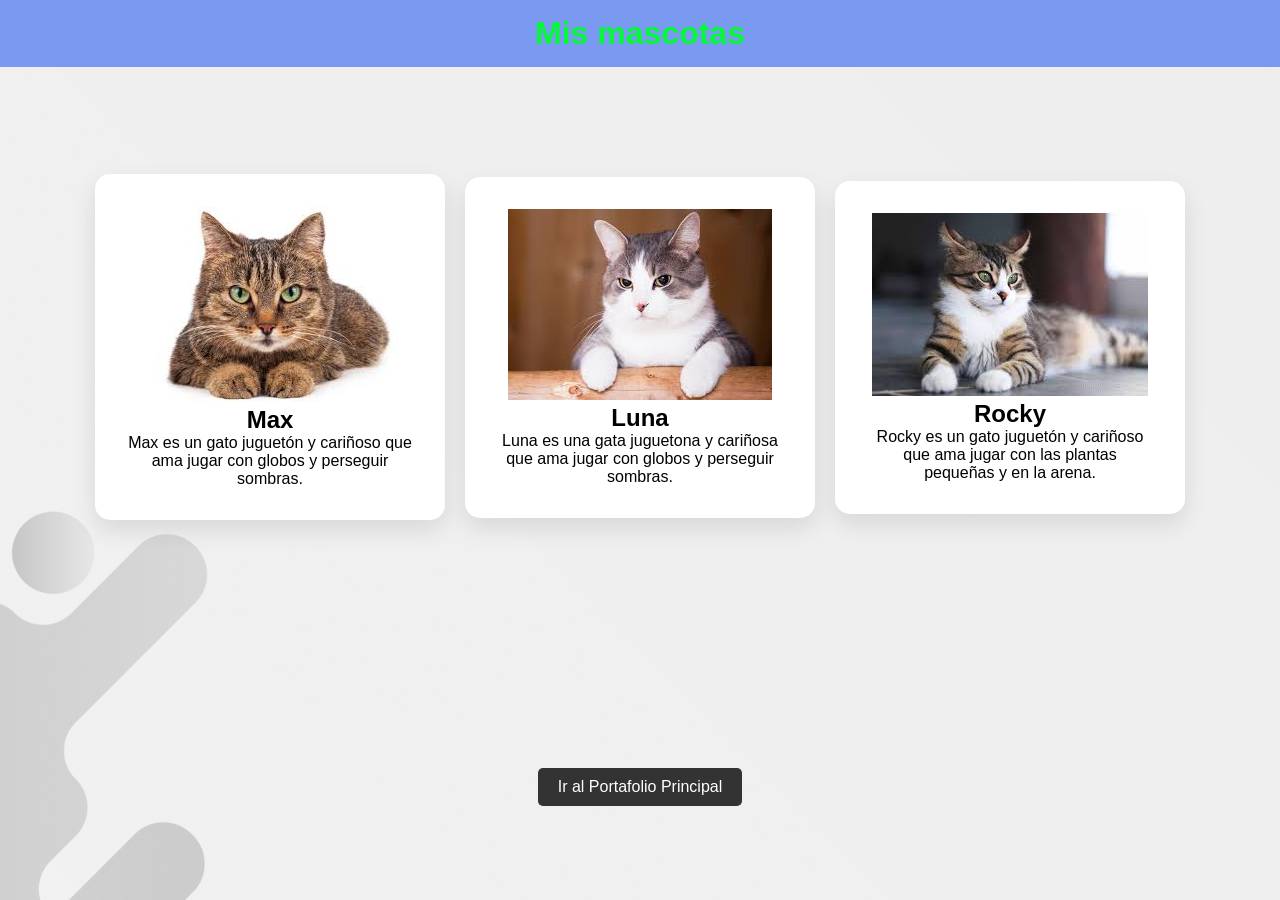
==== mascotas.html @ 67b61693 "tercer commit" ====
<!DOCTYPE html>
<html lang="en">
<head>
    <meta charset="UTF-8">
    <meta name="viewport" content="width=device-width, initial-scale=1.0">
    <title>Mis Mascotas</title>
    <link rel="stylesheet" href="style.css"> <!-- esto conecta con CSS-->
</head>
<body>
    <header class="mi-encabezado">
    <h1>Mis mascotas</h1>
    </header>
    <main class="mi-contenido">
        <article class="gato"> <!-- con esta clase se le da forma de tarjeta -->
            <header class="tarjeta-header">
                <figure>
                    <img src="IMG/gato.jpeg" alt="Max">
                </figure>
                <h2>Max</h2>
            </header>
            <section class="tarjeta-cuerpo"> <!-- con esta clase se le da forma de tarjeta -->
                <p>Max es un gato juguetón y cariñoso que ama jugar con globos y perseguir sombras.</p>
            </section>
        </article>
    </main>

    <main class="mi-contenido">
        <article class="gato"> <!-- con esta clase se le da forma de tarjeta -->
            <header class="tarjeta-header">
                <figure>
                    <img src="IMG/gato1.jpg" alt="Luna">
                </figure>
                <h2>Luna</h2>
            </header>
            <section class="tarjeta-cuerpo"> <!-- con esta clase se le da forma de tarjeta -->
                <p>Luna es una gata juguetona y cariñosa que ama jugar con globos y perseguir sombras.</p>
            </section>
        </article>
    </main>

    <main class="mi-contenido">
        <article class="gato"> <!-- con esta clase se le da forma de tarjeta -->
            <header class="tarjeta-header">
                <figure>
                    <img src="IMG/gato2.jpg" alt="Rocky">
                </figure>
                <h2>Rocky</h2>
            </header>
            <section class="tarjeta-cuerpo"> <!-- con esta clase se le da forma de tarjeta -->
                <p>Rocky es un gato juguetón y cariñoso que ama jugar con las plantas pequeñas y en la arena.</p>
            </section>
        </article>
    </main>


<footer class="pie-pagina">
        <a href="index.html" class="btn-volver-footer">Ir al Portafolio Principal</a>
</footer>

</body>
</html>
---- style.css ----
/* portafolio */

.presentacion{
    background-color: rgba(245, 250, 250, 0.301);
    padding: 20px;
    border-radius: 10px;
    text-align: center;
}

.foto-perfil{
    width: 150px;
    height: 150px;
    border-radius: 50%;
    object-fit: cover;
    margin-bottom: 20px;
}

.proyectos{
    width: 100%;
    display: flex;
    flex-direction: column; /* Esto pone el título arriba y el contenido abajo */
    align-items: center;    /* centra el título y las cajas */
    gap: 20px;              /* Espacio entre el título y las cajas */
}

.proyecto{
    background-color: rgb(196, 238, 234);
    margin-bottom: 30px;
    padding: 20px;
    border-radius: 10px; 
    width: 80%; /* Esto hace que cada proyecto ocupe el 80% del ancho del contenedor */
    text-align: center; /* Para que el texto interno no esté centrado */
    box-shadow: 0 4px 8px rgba(0,0,0,0.1);
}


.Estudios{
    padding: 20px;
    border-radius: 10px;
    text-align: center;
    list-style: none;
}
.contacto{
    background-color: rgb(196, 238, 234);
    padding: 20px;
    border-radius: 10px;
    text-align: center;
}

.encabezado-portafolio{
    background-color: rgba(133, 155, 161, 0.9);
    background-image: url("IMG/fondo1.avif");
    background-size: cover;                /* Ajusta la imagen para cubrir toda la ventana */
    background-repeat: no-repeat;          /* Evita que la imagen se duplique */
    background-attachment: fixed;          /* La imagen se queda quieta al hacer scroll */
    background-position: center;           /* Centra la imagen */
    backdrop-filter: blur(10px);
    color: rgb(248, 223, 0);
    text-align: left;
    padding: 25px 0;
    /* Esto lo deja fijo */
    position: fixed;   /* Lo saca del flujo normal y lo fija */
    top: 0;            /* Lo pega al techo */
    left: 0;           /* Lo pega a la izquierda */
    width: 100%;       /* Asegura que ocupe todo el ancho */
    z-index: 1000;     /* Lo pone "encima" de todo lo demás */
}


* {
    margin: 0;
    padding: 0;
    box-sizing: border-box; 
}

body {
    font-family: 'Segoe UI', Tahoma, Geneva, Verdana, sans-serif;
    background-color: #f6f8face;
    background-image: url('IMG/fondo.jpg'); /* Ruta local o URL de internet */
    background-size: cover;                /* Ajusta la imagen para cubrir toda la ventana */
    background-repeat: no-repeat;          /* Evita que la imagen se duplique */
    background-attachment: fixed;          /* La imagen se queda quieta al hacer scroll */
    background-position: center;           /* Centra la imagen */
    display: flex;
    flex-direction: row;
    flex-wrap: wrap;
    justify-content: center;
    gap: 20px;
    align-items: center;
    min-height: 100vh;
    margin: 0; /* Esto elimina los espacios blancos en las esquinas */
    padding-top: 100px; 
}

/* mascotas */

.mi-encabezado {
    background-color: rgba(108, 145, 240, 0.9);
    backdrop-filter: blur(10px);
    color: rgb(5, 250, 58);
    text-align: center;
    padding: 15px 0;
    /* Esto lo deja fijo */
    position: fixed;   /* Lo saca del flujo normal y lo fija */
    top: 0;            /* Lo pega al techo */
    left: 0;           /* Lo pega a la izquierda */
    width: 100%;       /* Asegura que ocupe todo el ancho */
    z-index: 1000;     /* Lo pone "encima" de todo lo demás */
}
.gato {
    background-color: rgb(255, 255, 255);
    width: 350px;
    padding: 2rem;
    border-radius: 15px;
    box-shadow: 0 10px 25px rgba(0,0,0,0.1);
    text-align: center;
    transition: transform 0.3s ease;
}
.gato:hover {
    transform: translateY(-10px);
    box-shadow: 0 15px 30px rgba(0,0,0,0.2);
}

.pie-pagina {
    width: 100%; /* Ocupa todo el ancho disponible */
    text-align: center;
    margin-top: 50px;
    padding: 20px;
    /* Esto es clave si el padre es Flexbox: */
    flex-basis: 100%; 
}

.btn-volver-footer {
    display: inline-block;
    padding: 10px 20px;
    background-color: #333;
    color: white;
    text-decoration: none;
    border-radius: 5px;
    margin-top: 10px;
}

.btn-volver-footer:hover {
    background-color: #555;
}
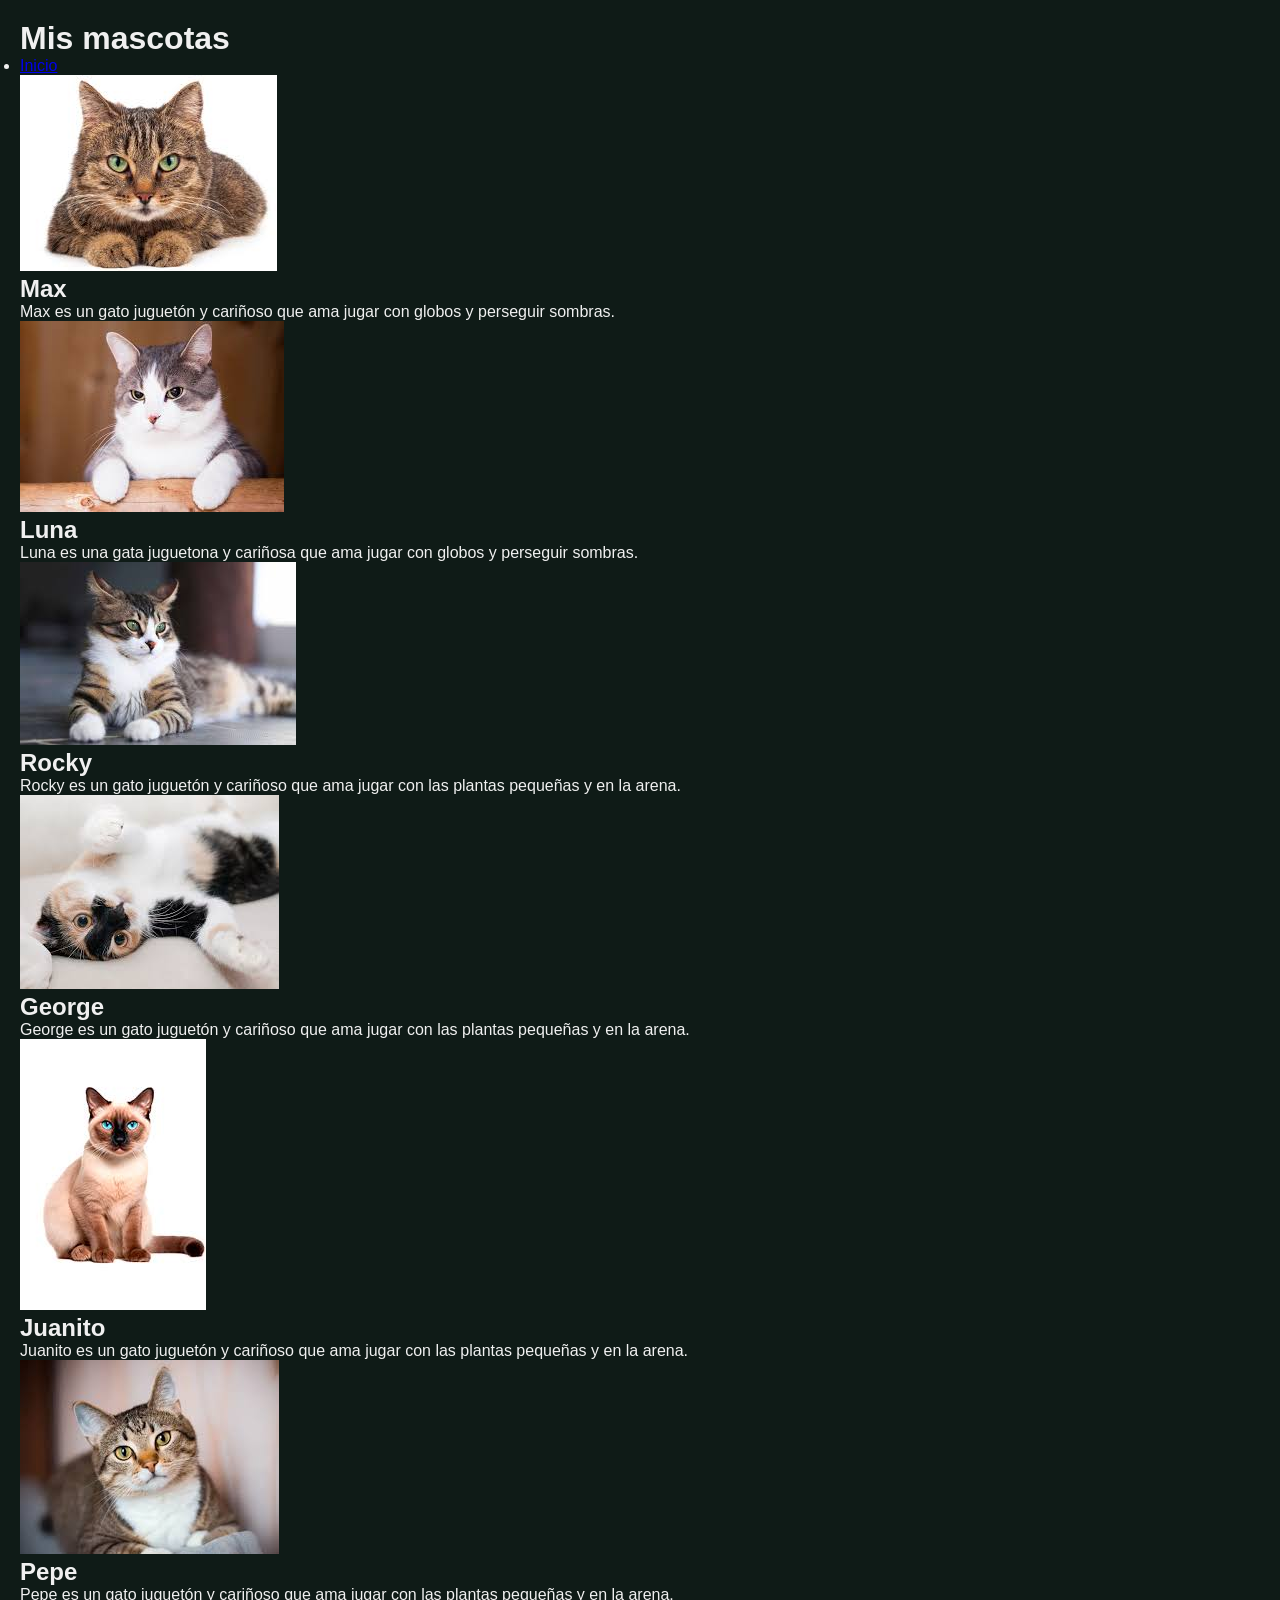
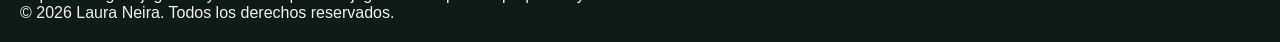
==== commit b782c2b5: "modificación de archivos para el proyecto de la HU2" ====
--- a/mascotas.html
+++ b/mascotas.html
@@ -7,55 +7,95 @@
     <link rel="stylesheet" href="style.css"> <!-- esto conecta con CSS-->
 </head>
 <body>
-    <header class="mi-encabezado">
+    <header>
     <h1>Mis mascotas</h1>
+        <nav>
+            <ul>
+                <li><a href="index.html">Inicio</a></li>
+            </ul>
+        </nav>
     </header>
-    <main class="mi-contenido">
-        <article class="gato"> <!-- con esta clase se le da forma de tarjeta -->
-            <header class="tarjeta-header">
-                <figure>
-                    <img src="IMG/gato.jpeg" alt="Max">
-                </figure>
-                <h2>Max</h2>
-            </header>
-            <section class="tarjeta-cuerpo"> <!-- con esta clase se le da forma de tarjeta -->
-                <p>Max es un gato juguetón y cariñoso que ama jugar con globos y perseguir sombras.</p>
-            </section>
-        </article>
+
+    <main>
+        <section>
+            <article> 
+                <header>
+                    <figure>
+                        <img src="IMG/gato.jpeg" alt="Max">
+                    </figure>
+                    <h2>Max</h2>
+                </header>
+                <div>
+                    <p>Max es un gato juguetón y cariñoso que ama jugar con globos y perseguir sombras.</p>
+                </div>
+            </article>
+
+
+            <article> 
+                <header>
+                    <figure>
+                        <img src="IMG/gato1.jpg" alt="Luna">
+                    </figure>
+                    <h2>Luna</h2>
+                </header>
+                <div>
+                    <p>Luna es una gata juguetona y cariñosa que ama jugar con globos y perseguir sombras.</p>
+                </div>
+            </article>
+
+            <article>
+                <header>
+                    <figure>
+                        <img src="IMG/gato2.jpg" alt="Rocky">
+                    </figure>
+                    <h2>Rocky</h2>
+                </header>
+                <div> 
+                    <p>Rocky es un gato juguetón y cariñoso que ama jugar con las plantas pequeñas y en la arena.</p>
+                </div>
+            </article>
+
+            <article> 
+                <header>
+                    <figure>
+                        <img src="IMG/gato3.jpeg" alt="George">
+                    </figure>
+                    <h2>George</h2>
+                </header>
+                <div> 
+                    <p>George es un gato juguetón y cariñoso que ama jugar con las plantas pequeñas y en la arena.</p>
+                </div>
+            </article>
+
+            <article> 
+                <header>
+                    <figure>
+                        <img src="IMG/gato4.jpeg" alt="Juanito">
+                    </figure>
+                    <h2>Juanito</h2>
+                </header>
+                <div>
+                    <p>Juanito es un gato juguetón y cariñoso que ama jugar con las plantas pequeñas y en la arena.</p>
+                </div>
+            </article>
+
+                    <article>
+                <header>
+                    <figure>
+                        <img src="IMG/gato5.jpeg" alt="Pepe">
+                    </figure>
+                    <h2>Pepe</h2>
+                </header>
+                <div>
+                    <p>Pepe es un gato juguetón y cariñoso que ama jugar con las plantas pequeñas y en la arena.</p>
+                </div>
+            </article>
+        </section>
     </main>
 
-    <main class="mi-contenido">
-        <article class="gato"> <!-- con esta clase se le da forma de tarjeta -->
-            <header class="tarjeta-header">
-                <figure>
-                    <img src="IMG/gato1.jpg" alt="Luna">
-                </figure>
-                <h2>Luna</h2>
-            </header>
-            <section class="tarjeta-cuerpo"> <!-- con esta clase se le da forma de tarjeta -->
-                <p>Luna es una gata juguetona y cariñosa que ama jugar con globos y perseguir sombras.</p>
-            </section>
-        </article>
-    </main>
-
-    <main class="mi-contenido">
-        <article class="gato"> <!-- con esta clase se le da forma de tarjeta -->
-            <header class="tarjeta-header">
-                <figure>
-                    <img src="IMG/gato2.jpg" alt="Rocky">
-                </figure>
-                <h2>Rocky</h2>
-            </header>
-            <section class="tarjeta-cuerpo"> <!-- con esta clase se le da forma de tarjeta -->
-                <p>Rocky es un gato juguetón y cariñoso que ama jugar con las plantas pequeñas y en la arena.</p>
-            </section>
-        </article>
-    </main>
-
-
-<footer class="pie-pagina">
-        <a href="index.html" class="btn-volver-footer">Ir al Portafolio Principal</a>
-</footer>
+    <footer>
+        <p>© 2026 Laura Neira. Todos los derechos reservados.</p>
+    </footer>
 
 </body>
 </html>
--- a/style.css
+++ b/style.css
@@ -1,145 +1,12 @@
-/* portafolio */
-
-.presentacion{
-    background-color: rgba(245, 250, 250, 0.301);
-    padding: 20px;
-    border-radius: 10px;
-    text-align: center;
+*{
+    margin: 0;
+    padding: 0;
+    box-sizing: border-box;
 }
 
-.foto-perfil{
-    width: 150px;
-    height: 150px;
-    border-radius: 50%;
-    object-fit: cover;
-    margin-bottom: 20px;
-}
-
-.proyectos{
-    width: 100%;
-    display: flex;
-    flex-direction: column; /* Esto pone el título arriba y el contenido abajo */
-    align-items: center;    /* centra el título y las cajas */
-    gap: 20px;              /* Espacio entre el título y las cajas */
-}
-
-.proyecto{
-    background-color: rgb(196, 238, 234);
-    margin-bottom: 30px;
+body{
+    font-family: Arial, sans-serif;
+    background-color: #0f1b17;
+    color: #f0f0f0;
     padding: 20px;
-    border-radius: 10px; 
-    width: 80%; /* Esto hace que cada proyecto ocupe el 80% del ancho del contenedor */
-    text-align: center; /* Para que el texto interno no esté centrado */
-    box-shadow: 0 4px 8px rgba(0,0,0,0.1);
-}
-
-
-.Estudios{
-    padding: 20px;
-    border-radius: 10px;
-    text-align: center;
-    list-style: none;
-}
-.contacto{
-    background-color: rgb(196, 238, 234);
-    padding: 20px;
-    border-radius: 10px;
-    text-align: center;
-}
-
-.encabezado-portafolio{
-    background-color: rgba(133, 155, 161, 0.9);
-    background-image: url("IMG/fondo1.avif");
-    background-size: cover;                /* Ajusta la imagen para cubrir toda la ventana */
-    background-repeat: no-repeat;          /* Evita que la imagen se duplique */
-    background-attachment: fixed;          /* La imagen se queda quieta al hacer scroll */
-    background-position: center;           /* Centra la imagen */
-    backdrop-filter: blur(10px);
-    color: rgb(248, 223, 0);
-    text-align: left;
-    padding: 25px 0;
-    /* Esto lo deja fijo */
-    position: fixed;   /* Lo saca del flujo normal y lo fija */
-    top: 0;            /* Lo pega al techo */
-    left: 0;           /* Lo pega a la izquierda */
-    width: 100%;       /* Asegura que ocupe todo el ancho */
-    z-index: 1000;     /* Lo pone "encima" de todo lo demás */
-}
-
-
-* {
-    margin: 0;
-    padding: 0;
-    box-sizing: border-box; 
-}
-
-body {
-    font-family: 'Segoe UI', Tahoma, Geneva, Verdana, sans-serif;
-    background-color: #f6f8face;
-    background-image: url('IMG/fondo.jpg'); /* Ruta local o URL de internet */
-    background-size: cover;                /* Ajusta la imagen para cubrir toda la ventana */
-    background-repeat: no-repeat;          /* Evita que la imagen se duplique */
-    background-attachment: fixed;          /* La imagen se queda quieta al hacer scroll */
-    background-position: center;           /* Centra la imagen */
-    display: flex;
-    flex-direction: row;
-    flex-wrap: wrap;
-    justify-content: center;
-    gap: 20px;
-    align-items: center;
-    min-height: 100vh;
-    margin: 0; /* Esto elimina los espacios blancos en las esquinas */
-    padding-top: 100px; 
-}
-
-/* mascotas */
-
-.mi-encabezado {
-    background-color: rgba(108, 145, 240, 0.9);
-    backdrop-filter: blur(10px);
-    color: rgb(5, 250, 58);
-    text-align: center;
-    padding: 15px 0;
-    /* Esto lo deja fijo */
-    position: fixed;   /* Lo saca del flujo normal y lo fija */
-    top: 0;            /* Lo pega al techo */
-    left: 0;           /* Lo pega a la izquierda */
-    width: 100%;       /* Asegura que ocupe todo el ancho */
-    z-index: 1000;     /* Lo pone "encima" de todo lo demás */
-}
-.gato {
-    background-color: rgb(255, 255, 255);
-    width: 350px;
-    padding: 2rem;
-    border-radius: 15px;
-    box-shadow: 0 10px 25px rgba(0,0,0,0.1);
-    text-align: center;
-    transition: transform 0.3s ease;
-}
-.gato:hover {
-    transform: translateY(-10px);
-    box-shadow: 0 15px 30px rgba(0,0,0,0.2);
-}
-
-.pie-pagina {
-    width: 100%; /* Ocupa todo el ancho disponible */
-    text-align: center;
-    margin-top: 50px;
-    padding: 20px;
-    /* Esto es clave si el padre es Flexbox: */
-    flex-basis: 100%; 
-}
-
-.btn-volver-footer {
-    display: inline-block;
-    padding: 10px 20px;
-    background-color: #333;
-    color: white;
-    text-decoration: none;
-    border-radius: 5px;
-    margin-top: 10px;
-}
-
-.btn-volver-footer:hover {
-    background-color: #555;
 }
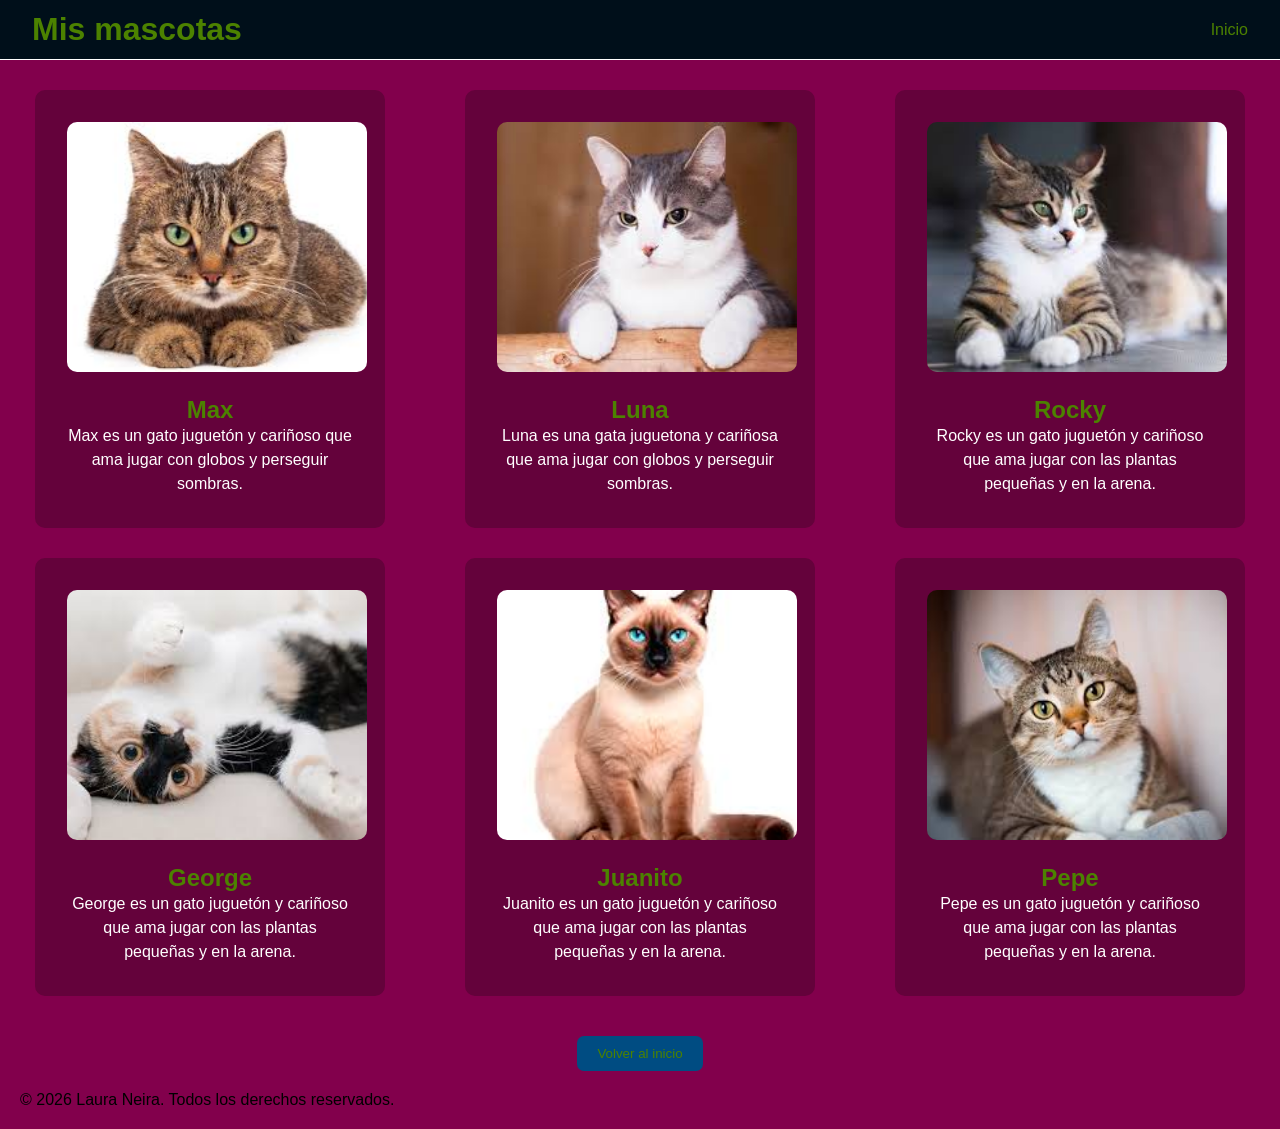
==== commit 2d4a601f: "aplicacion de estilos para las paginas principal y de mascotas" ====
--- a/mascotas.html
+++ b/mascotas.html
@@ -7,95 +7,86 @@
     <link rel="stylesheet" href="style.css"> <!-- esto conecta con CSS-->
 </head>
 <body>
-    <header>
+    <header id="encabezado">
     <h1>Mis mascotas</h1>
-        <nav>
-            <ul>
-                <li><a href="index.html">Inicio</a></li>
-            </ul>
-        </nav>
+    <nav>
+        <a href="index.html">Inicio</a>
+    </nav>
     </header>
 
-    <main>
-        <section>
-            <article> 
-                <header>
-                    <figure>
-                        <img src="IMG/gato.jpeg" alt="Max">
-                    </figure>
-                    <h2>Max</h2>
-                </header>
-                <div>
-                    <p>Max es un gato juguetón y cariñoso que ama jugar con globos y perseguir sombras.</p>
-                </div>
-            </article>
+<main>
+    <section class="panel-mascotas">
+        <article class="tarjetas"> 
+            <figure class="img-gatos">
+                <img src="IMG/gato.jpeg" alt="Max">
+            </figure>
+            <div class="descripcion-gatos">
+            <h2>Max</h2>
+            <p>Max es un gato juguetón y cariñoso que ama jugar con globos y perseguir sombras.</p>
+            </div>
+        </article>
 
 
-            <article> 
-                <header>
-                    <figure>
-                        <img src="IMG/gato1.jpg" alt="Luna">
-                    </figure>
-                    <h2>Luna</h2>
-                </header>
-                <div>
-                    <p>Luna es una gata juguetona y cariñosa que ama jugar con globos y perseguir sombras.</p>
-                </div>
-            </article>
+        <article class="tarjetas"> 
+            <figure class="img-gatos">
+                <img src="IMG/gato1.jpg" alt="Luna">
+            </figure>
+            <div class="descripcion-gatos">
+            <h2>Luna</h2>
+            <p>Luna es una gata juguetona y cariñosa que ama jugar con globos y perseguir sombras.</p>
+            </div>
+        </article>
 
-            <article>
-                <header>
-                    <figure>
-                        <img src="IMG/gato2.jpg" alt="Rocky">
-                    </figure>
-                    <h2>Rocky</h2>
-                </header>
-                <div> 
-                    <p>Rocky es un gato juguetón y cariñoso que ama jugar con las plantas pequeñas y en la arena.</p>
-                </div>
-            </article>
+        <article class="tarjetas">
+            <figure class="img-gatos">
+                <img src="IMG/gato2.jpg" alt="Rocky">
+            </figure>
+            <div class="descripcion-gatos">
+            <h2>Rocky</h2>
+            <p>Rocky es un gato juguetón y cariñoso que ama jugar con las plantas pequeñas y en la arena.</p>
+            </div>
+        </article>
 
-            <article> 
-                <header>
-                    <figure>
-                        <img src="IMG/gato3.jpeg" alt="George">
-                    </figure>
-                    <h2>George</h2>
-                </header>
-                <div> 
-                    <p>George es un gato juguetón y cariñoso que ama jugar con las plantas pequeñas y en la arena.</p>
-                </div>
-            </article>
+        <article class="tarjetas"> 
+            <figure class="img-gatos">
+                <img src="IMG/gato3.jpeg" alt="George">
+            </figure>
+            <div class="descripcion-gatos">
+            <h2>George</h2>
+            <p>George es un gato juguetón y cariñoso que ama jugar con las plantas pequeñas y en la arena.</p>
+            </div>
+        </article>
 
-            <article> 
-                <header>
-                    <figure>
-                        <img src="IMG/gato4.jpeg" alt="Juanito">
-                    </figure>
-                    <h2>Juanito</h2>
-                </header>
-                <div>
-                    <p>Juanito es un gato juguetón y cariñoso que ama jugar con las plantas pequeñas y en la arena.</p>
-                </div>
-            </article>
+        <article class="tarjetas"> 
+            <figure class="img-gatos">
+                <img src="IMG/gato4.jpeg" alt="Juanito">
+            </figure>
+            <div class="descripcion-gatos">
+            <h2>Juanito</h2>
+            <p>Juanito es un gato juguetón y cariñoso que ama jugar con las plantas pequeñas y en la arena.</p>
+            </div>
+        </article>
 
-                    <article>
-                <header>
-                    <figure>
-                        <img src="IMG/gato5.jpeg" alt="Pepe">
-                    </figure>
-                    <h2>Pepe</h2>
-                </header>
-                <div>
-                    <p>Pepe es un gato juguetón y cariñoso que ama jugar con las plantas pequeñas y en la arena.</p>
-                </div>
-            </article>
-        </section>
-    </main>
+        <article class="tarjetas">
+            <figure class="img-gatos">
+                <img src="IMG/gato5.jpeg" alt="Pepe">
+            </figure>
+            <div class="descripcion-gatos">
+            <h2>Pepe</h2>
+            <p>Pepe es un gato juguetón y cariñoso que ama jugar con las plantas pequeñas y en la arena.</p>
+            </div>
+        </article>
+    </section>
+    <section class="volver-inicio">
+        <button>
+            <a href="index.html">Volver al inicio</a>
+        </button>
+    </section>
+</main>
 
-    <footer>
-        <p>© 2026 Laura Neira. Todos los derechos reservados.</p>
-    </footer>
+<footer class="pie-de-pagina">
+    <p>© 2026 Laura Neira. Todos los derechos reservados.</p>
+</footer>
 
 </body>
 </html>
--- a/style.css
+++ b/style.css
@@ -6,7 +6,275 @@
 
 body{
     font-family: Arial, sans-serif;
-    background-color: #0f1b17;
-    color: #f0f0f0;
-    padding: 20px;
-}+    background-color: #82004C;
+    padding: 0px;
+}
+
+#encabezado{
+    /* Esto lo deja fijo */
+    position: fixed;   /* Lo saca del flujo normal y lo fija */
+    top: 0;            /* Lo pega al techo */
+    left: 0;           /* Lo pega a la izquierda */
+    width: 100%;       /* Asegura que ocupe todo el ancho */
+    z-index: 1000;     /* Lo pone "encima" de todo lo demás */
+    /**/
+    background: #000F1A; /* color de fondo del encabezado */
+    color: #4C8200;
+    padding:  0 32px; /* espacio dentro del encabezado */
+    height: 60px;
+    border-bottom:   1px solid white; /* línea de separación debajo del encabezado */
+    display: flex; /* para organizar el contenido en una fila */
+    justify-content: space-between; /* para separar el título y la navegación */
+    align-items: center; /* para alinear verticalmente el contenido */
+}
+
+#encabezado nav a{
+    color: #4C8200; /* color de la letra */
+    text-decoration: none; /* para quitar subrayado */
+    margin-left: 20px; /* espacio entre enlaces de 20 pixeles */
+    font-weight: lighter; /* para hacer la letra más delgada */
+}
+
+#encabezado nav a:hover{
+    font-size:   0.95rem; /* para hacer la letra un poco más grande al pasar el mouse */
+    font-weight: 500; /* para hacer la letra un poco más gruesa al pasar el mouse */
+    color: #000F96; /* color de la letra al pasar el mouse */
+    transition:  color 0.2s; /* para suavizar el cambio de color */
+}   
+
+.pie-de-pagina{
+    text-align: left; /* para alinear el texto a la izquierda */
+    padding: 20px;  
+    margin-top: 0px;
+}
+
+/* Estilos para la sección "Sobre mí" */
+
+.sobre-mi{
+    display: flex; /* para organizar el contenido en una fila */
+    align-items: center; /* para alinear verticalmente el contenido */
+    gap: 20px; /* espacio entre la imagen y el texto */
+    padding: 20px; /* espacio dentro de la sección */
+    margin-top: 80px;
+}
+
+.foto-perfil__contenedor {
+    width: 50%; /* para que la imagen ocupe el 30% del ancho de la sección */
+    height: auto; /* para que la altura se ajuste automáticamente */
+    display: flex; /* para organizar el contenido en una fila */
+    justify-content: center; /* para centrar la imagen horizontalmente */
+    gap: 20px; /* espacio entre la imagen y el texto */
+}
+.foto-perfil img {
+    flex-shrink: 0;  /* no se encoge */
+    width: 200px; /* ancho fijo */
+    height: 200px; /* alto fijo para mantener la forma circular */
+    border-radius: 50%; /* para hacer la imagen circular */
+    display: flex; /* para organizar el contenido en una fila */
+    align-items: center; /* para alinear verticalmente el contenido */
+    justify-content: center;   /* para centrar la imagen horizontalmente */
+    border: 3px solid #82004C;
+}
+
+.sobre-mi__contenido{
+    color: white; /* color del texto */
+    font-size: 1rem; /* tamaño de la letra */
+    line-height: 1.5; /* espacio entre líneas */
+}
+
+.sobre-mi__contenido h2{
+    font-size: 1.5rem; /* tamaño del título */
+    margin-bottom: 10px; /* espacio debajo del título */
+    color: #4C8200; /* color del título */
+    font-weight: bold; /* para hacer el título un poco más grueso */
+}
+
+/* Estilos para estudios */
+
+.estudios{
+    background-color: #64023b; /* color de fondo de la sección */
+    border-radius: 10px; /* para redondear las esquinas de la sección */
+    padding: 20px; /* espacio dentro de la sección */
+    margin: 20px auto; /* para centrar la sección y agregar espacio alrededor */
+    width: 80%; /* para que la sección ocupe el 80% del ancho de la página */
+}
+
+.estudios h3{
+    font-size: 1.5rem; /* tamaño del título */
+    margin-bottom: 10px; /* espacio debajo del título */
+    color: #4C8200; /* color del título */
+    font-weight: bold; /* para hacer el título un poco más grueso */
+    display: flex; /* para organizar el contenido en una fila */
+    justify-content: center; /* para centrar el título horizontalmente */
+    align-items: center; /* para alinear verticalmente el título */
+}
+
+.estudios ul{
+    list-style: none; /* para quitar los puntos de la lista */
+    padding-left: 20px; /* espacio a la izquierda de la lista */
+    color :white; /* color del texto de la lista */
+
+}
+
+/* Estilos para la sección de proyectos */
+
+.proyectos{
+    padding:    64px 32px;/* espacio dentro de la sección */
+    max-width:  100%; /* para limitar el ancho de la sección */
+    margin:     0 auto; /* para centrar la sección y agregar espacio alrededor */
+}
+
+.proyectos h2{
+    font-size: 1.5rem; /* tamaño del título */
+    margin-bottom: 10px; /* espacio debajo del título */
+    color: #4C8200; /* color del título */
+    font-weight: bold; /* para hacer el título un poco más grueso */
+    display: flex; /* para organizar el contenido en una fila */
+    justify-content: center; /* para centrar el título horizontalmente */
+    align-items: center; /* para alinear verticalmente el título */
+}
+
+.proyecto-contenedor{
+    display: grid; /* para organizar el contenido en una cuadrícula */
+    grid-template-columns: repeat(3, 1fr); /* Tres columnas de igual tamaño (1fr = 1 fracción del espacio) */
+    gap: 20px;     /*Espacio entre tarjetas: 20px horizontal y vertical */
+    margin-top: 40px; /* espacio superior */
+}
+
+.proyecto-contenedor article{
+    background-color: #64023b; /* color de fondo de cada proyecto */
+    border-radius: 10px; /* para redondear las esquinas de cada proyecto */
+    padding: 20px; /* espacio dentro de cada proyecto */
+    text-align: center; /* para centrar el texto dentro de cada proyecto */
+}
+
+.proyecto-contenedor article h3{
+    font-size: 1.2rem; /* tamaño del título del proyecto */
+    margin-bottom: 10px; /* espacio debajo del título del proyecto */
+    color: #4C8200; /* color del título del proyecto */
+    font-weight: bold; /* para hacer el título del proyecto un poco más grueso */
+}
+
+.proyecto-contenedor article p{
+    color: white; /* color del texto del proyecto */
+    font-size: 1rem; /* tamaño del texto del proyecto */
+    line-height: 1.5; /* espacio entre líneas del texto del proyecto */
+    margin-bottom: 10px; /* espacio debajo del texto del proyecto */
+}
+
+.proyecto-contenedor article a{
+    color: #004C82; /* color del enlace del proyecto */
+    text-decoration: none; /* para quitar el subrayado del enlace del proyecto */
+    font-weight: 500; /* para hacer el enlace del proyecto un poco más grueso */
+}
+
+.proyecto-contenedor article a:hover{
+    color: #5CFFEF; /* color del enlace del proyecto al pasar el mouse */
+    transition:  color 0.2s; /* para suavizar el cambio de color del enlace del proyecto */
+}
+
+/* Estilos para la sección de contacto */
+
+.contacto{
+    margin:     0 auto; /* para centrar la sección y agregar espacio alrededor */
+    background-color: #64023b; /* color de fondo de la sección */
+    border-radius: 10px; /* para redondear las esquinas de la sección */
+    padding: 20px; /* espacio dentro de la sección */
+    width: 80%; /* para que la sección ocupe el 80% del ancho de la página */
+}
+
+.contacto h2{
+    font-size: 1.5rem; /* tamaño del título */
+    margin-bottom: 10px; /* espacio debajo del título */
+    color: #4C8200; /* color del título */
+    font-weight: bold; /* para hacer el título un poco más grueso */
+    display: flex; /* para organizar el contenido en una fila */
+    justify-content: center; /* para centrar el título horizontalmente */
+    align-items: center; /* para alinear verticalmente el título */
+}
+
+.contacto-contenedor{
+    display: flex;
+    gap: 20px;     /*Espacio entre tarjetas: 20px horizontal y vertical */
+    margin-top: 20px; /* espacio superior */
+    align-items: center;
+    justify-content: center;
+}
+
+.contacto-contenedor p label{
+    color: #004C82;
+}
+
+/* Estilos para la página de mascotas */
+
+.descripcion-gatos{
+    margin-top: 20px;
+    justify-content: center; /* para centrar el texto horizontalmente */
+    color: #4C8200;
+}
+
+.descripcion-gatos p{
+    color: white; /* color del texto */
+    font-size: 1rem; /* tamaño de la letra */
+    line-height: 1.5; /* espacio entre líneas */
+}
+
+.tarjetas{
+    background-color: #64023b;
+    border-radius: 10px;
+    padding: 10px;
+    margin: 10px auto; /* para centrar la tarjeta y agregar espacio alrededor */
+    width: 350px;
+    padding: 2rem;
+    border-radius: 10px;
+    text-align: center;
+}
+
+.panel-mascotas{
+    display: flex;
+    margin-top: 80px;
+    flex-wrap: wrap; /* para permitir que las tarjetas se ajusten a la siguiente línea si no caben en una sola fila */
+    justify-content: center; /* para centrar las tarjetas horizontalmente */
+    gap: 10px; /* espacio entre las tarjetas */
+}
+
+.img-gatos img {
+    width: 300px; /* ancho fijo */
+    height: 250px;  /* alto fijo */ 
+    object-fit: cover; /* para asegurarse de que la imagen se ajuste al contenedor sin distorsionarse */
+    border-radius: 10px; /* para redondear las esquinas de la imagen */
+}
+
+/* Estilos para el boton de volver al inicio */
+
+.volver-inicio{
+    display: flex;
+    justify-content: center; /* para centrar el botón horizontalmente */
+    margin-top: 30px; /* espacio superior */
+}
+
+.volver-inicio button {
+    background-color: #004C82; /* color de fondo del botón */
+    color: white; /* color del texto del botón */
+    border: none; /* para quitar el borde del botón */
+    padding: 10px 20px; /* espacio dentro del botón */
+    border-radius: 7px; /* para redondear las esquinas del botón */
+    cursor: pointer; /* para cambiar el cursor al pasar sobre el botón */
+}
+.volver-inicio button a {
+    color: #4C8200; /* color del texto del enlace dentro del botón */
+    text-decoration: none; /* para quitar el subrayado del enlace */
+}
+
+.volver-inicio button a:hover {
+    font-size:   0.95rem; /* para hacer la letra un poco más grande al pasar el mouse */
+    font-weight: 500; /* para hacer la letra un poco más gruesa al pasar el mouse */
+    color: #000F1A; /* color de la letra al pasar el mouse */
+    transition:  color 0.2s; /* para suavizar el cambio de color */
+}
+
+/*colores para la pagina*/
+/* #000F1A negro encabezado,
+otros #004C82 azul opcaco
+fondo #82004C rosa mate
+titulos #4C8200 verde*/
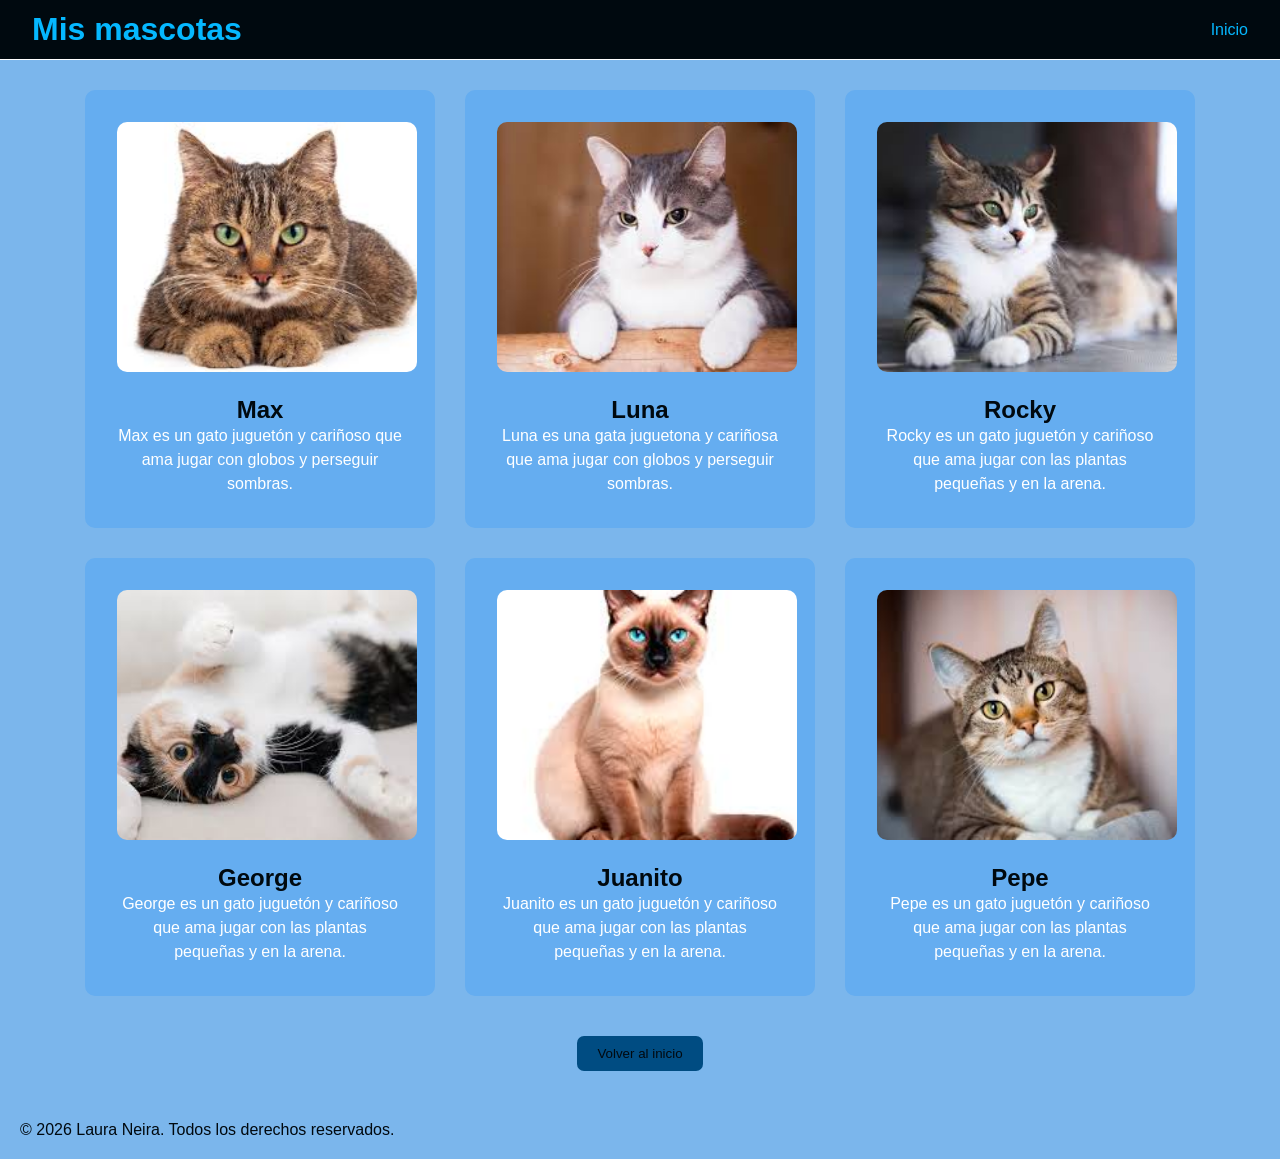
==== commit 195c4954: "se modifica la disposiciòn del contenido" ====
--- a/mascotas.html
+++ b/mascotas.html
@@ -77,6 +77,7 @@
             </div>
         </article>
     </section>
+
     <section class="volver-inicio">
         <button>
             <a href="index.html">Volver al inicio</a>
--- a/style.css
+++ b/style.css
@@ -6,9 +6,11 @@
 
 body{
     font-family: Arial, sans-serif;
-    background-color: #82004C;
+    background-color: #7bb6ec;
     padding: 0px;
 }
+
+
 
 #encabezado{
     /* Esto lo deja fijo */
@@ -18,18 +20,18 @@
     width: 100%;       /* Asegura que ocupe todo el ancho */
     z-index: 1000;     /* Lo pone "encima" de todo lo demás */
     /**/
-    background: #000F1A; /* color de fondo del encabezado */
-    color: #4C8200;
+    background: #00090f; /* color de fondo del encabezado */
+    color: #05b8ff;
     padding:  0 32px; /* espacio dentro del encabezado */
     height: 60px;
-    border-bottom:   1px solid white; /* línea de separación debajo del encabezado */
+    border-bottom:   1.5px solid white; /* línea de separación debajo del encabezado */
     display: flex; /* para organizar el contenido en una fila */
     justify-content: space-between; /* para separar el título y la navegación */
     align-items: center; /* para alinear verticalmente el contenido */
 }
 
 #encabezado nav a{
-    color: #4C8200; /* color de la letra */
+    color: #05b8ff; /* color de la letra */
     text-decoration: none; /* para quitar subrayado */
     margin-left: 20px; /* espacio entre enlaces de 20 pixeles */
     font-weight: lighter; /* para hacer la letra más delgada */
@@ -38,14 +40,15 @@
 #encabezado nav a:hover{
     font-size:   0.95rem; /* para hacer la letra un poco más grande al pasar el mouse */
     font-weight: 500; /* para hacer la letra un poco más gruesa al pasar el mouse */
-    color: #000F96; /* color de la letra al pasar el mouse */
+    color: #f9f9ff; /* color de la letra al pasar el mouse */
     transition:  color 0.2s; /* para suavizar el cambio de color */
 }   
 
 .pie-de-pagina{
     text-align: left; /* para alinear el texto a la izquierda */
     padding: 20px;  
-    margin-top: 0px;
+    margin-top: 30px;
+    color: #00090f;
 }
 
 /* Estilos para la sección "Sobre mí" */
@@ -55,7 +58,9 @@
     align-items: center; /* para alinear verticalmente el contenido */
     gap: 20px; /* espacio entre la imagen y el texto */
     padding: 20px; /* espacio dentro de la sección */
-    margin-top: 80px;
+    margin-top: 60px;
+    height: 100vh;
+    place-content: center;
 }
 
 .foto-perfil__contenedor {
@@ -67,13 +72,14 @@
 }
 .foto-perfil img {
     flex-shrink: 0;  /* no se encoge */
-    width: 200px; /* ancho fijo */
-    height: 200px; /* alto fijo para mantener la forma circular */
+    width: 300px; /* ancho fijo */
+    height: 300px; /* alto fijo para mantener la forma circular */
     border-radius: 50%; /* para hacer la imagen circular */
     display: flex; /* para organizar el contenido en una fila */
     align-items: center; /* para alinear verticalmente el contenido */
     justify-content: center;   /* para centrar la imagen horizontalmente */
-    border: 3px solid #82004C;
+    border: 3px solid #05b8ff;;
+    object-fit: cover;
 }
 
 .sobre-mi__contenido{
@@ -85,24 +91,27 @@
 .sobre-mi__contenido h2{
     font-size: 1.5rem; /* tamaño del título */
     margin-bottom: 10px; /* espacio debajo del título */
-    color: #4C8200; /* color del título */
+    color: #00090f; /* color del título */
     font-weight: bold; /* para hacer el título un poco más grueso */
 }
 
 /* Estilos para estudios */
 
 .estudios{
-    background-color: #64023b; /* color de fondo de la sección */
+    background-color: #65adf0; /* color de fondo de la sección */
     border-radius: 10px; /* para redondear las esquinas de la sección */
-    padding: 20px; /* espacio dentro de la sección */
+    padding: 30px; /* espacio dentro de la sección */
     margin: 20px auto; /* para centrar la sección y agregar espacio alrededor */
-    width: 80%; /* para que la sección ocupe el 80% del ancho de la página */
+    width: 70%; /* para que la sección ocupe el 80% del ancho de la página */
+    max-height: fit-content; 
+    height: 100vh;
+    place-content: center;
 }
 
 .estudios h3{
     font-size: 1.5rem; /* tamaño del título */
     margin-bottom: 10px; /* espacio debajo del título */
-    color: #4C8200; /* color del título */
+    color: #00090f; /* color del título */
     font-weight: bold; /* para hacer el título un poco más grueso */
     display: flex; /* para organizar el contenido en una fila */
     justify-content: center; /* para centrar el título horizontalmente */
@@ -113,21 +122,23 @@
     list-style: none; /* para quitar los puntos de la lista */
     padding-left: 20px; /* espacio a la izquierda de la lista */
     color :white; /* color del texto de la lista */
-
+    text-align: center;
 }
 
 /* Estilos para la sección de proyectos */
 
 .proyectos{
-    padding:    64px 32px;/* espacio dentro de la sección */
-    max-width:  100%; /* para limitar el ancho de la sección */
-    margin:     0 auto; /* para centrar la sección y agregar espacio alrededor */
+    padding: 30px;/* espacio dentro de la sección */
+    max-width: 100%; /* para limitar el ancho de la sección */
+    margin: 20px auto; /* para centrar la sección y agregar espacio alrededor */
+    height: 100vh;
+    place-content: center;
 }
 
 .proyectos h2{
     font-size: 1.5rem; /* tamaño del título */
     margin-bottom: 10px; /* espacio debajo del título */
-    color: #4C8200; /* color del título */
+    color: #00090f; /* color del título */
     font-weight: bold; /* para hacer el título un poco más grueso */
     display: flex; /* para organizar el contenido en una fila */
     justify-content: center; /* para centrar el título horizontalmente */
@@ -142,7 +153,7 @@
 }
 
 .proyecto-contenedor article{
-    background-color: #64023b; /* color de fondo de cada proyecto */
+    background-color: #65adf0; /* color de fondo de cada proyecto */
     border-radius: 10px; /* para redondear las esquinas de cada proyecto */
     padding: 20px; /* espacio dentro de cada proyecto */
     text-align: center; /* para centrar el texto dentro de cada proyecto */
@@ -151,7 +162,7 @@
 .proyecto-contenedor article h3{
     font-size: 1.2rem; /* tamaño del título del proyecto */
     margin-bottom: 10px; /* espacio debajo del título del proyecto */
-    color: #4C8200; /* color del título del proyecto */
+    color: #00090f; /* color del título del proyecto */
     font-weight: bold; /* para hacer el título del proyecto un poco más grueso */
 }
 
@@ -163,30 +174,34 @@
 }
 
 .proyecto-contenedor article a{
-    color: #004C82; /* color del enlace del proyecto */
+    color: #011835; /* color del enlace del proyecto */
     text-decoration: none; /* para quitar el subrayado del enlace del proyecto */
     font-weight: 500; /* para hacer el enlace del proyecto un poco más grueso */
 }
 
 .proyecto-contenedor article a:hover{
-    color: #5CFFEF; /* color del enlace del proyecto al pasar el mouse */
+    color: whitesmoke; /* color del enlace del proyecto al pasar el mouse */
     transition:  color 0.2s; /* para suavizar el cambio de color del enlace del proyecto */
 }
 
 /* Estilos para la sección de contacto */
 
 .contacto{
-    margin:     0 auto; /* para centrar la sección y agregar espacio alrededor */
-    background-color: #64023b; /* color de fondo de la sección */
+    margin:0 auto; /* para centrar la sección y agregar espacio alrededor */
+    background-color: #65adf0; /* color de fondo de la sección */
     border-radius: 10px; /* para redondear las esquinas de la sección */
     padding: 20px; /* espacio dentro de la sección */
     width: 80%; /* para que la sección ocupe el 80% del ancho de la página */
-}
+    max-height: fit-content; 
+    height: 100vh;
+    place-content: center;
+}
+    
 
 .contacto h2{
     font-size: 1.5rem; /* tamaño del título */
     margin-bottom: 10px; /* espacio debajo del título */
-    color: #4C8200; /* color del título */
+    color: #00090f; /* color del título */
     font-weight: bold; /* para hacer el título un poco más grueso */
     display: flex; /* para organizar el contenido en una fila */
     justify-content: center; /* para centrar el título horizontalmente */
@@ -198,11 +213,11 @@
     gap: 20px;     /*Espacio entre tarjetas: 20px horizontal y vertical */
     margin-top: 20px; /* espacio superior */
     align-items: center;
-    justify-content: center;
+    justify-content: center;    
 }
 
 .contacto-contenedor p label{
-    color: #004C82;
+    color: #00090f;
 }
 
 /* Estilos para la página de mascotas */
@@ -210,7 +225,7 @@
 .descripcion-gatos{
     margin-top: 20px;
     justify-content: center; /* para centrar el texto horizontalmente */
-    color: #4C8200;
+    color: #00090f;
 }
 
 .descripcion-gatos p{
@@ -220,14 +235,16 @@
 }
 
 .tarjetas{
-    background-color: #64023b;
+    background-color: #65adf0;
     border-radius: 10px;
     padding: 10px;
-    margin: 10px auto; /* para centrar la tarjeta y agregar espacio alrededor */
+    margin-top: 60px;
+    margin: 10px; /* para centrar la tarjeta y agregar espacio alrededor */
     width: 350px;
     padding: 2rem;
     border-radius: 10px;
     text-align: center;
+    
 }
 
 .panel-mascotas{
@@ -251,6 +268,7 @@
     display: flex;
     justify-content: center; /* para centrar el botón horizontalmente */
     margin-top: 30px; /* espacio superior */
+    max-height: fit-content;
 }
 
 .volver-inicio button {
@@ -262,14 +280,14 @@
     cursor: pointer; /* para cambiar el cursor al pasar sobre el botón */
 }
 .volver-inicio button a {
-    color: #4C8200; /* color del texto del enlace dentro del botón */
+    color: #00090f; /* color del texto del enlace dentro del botón */
     text-decoration: none; /* para quitar el subrayado del enlace */
 }
 
 .volver-inicio button a:hover {
     font-size:   0.95rem; /* para hacer la letra un poco más grande al pasar el mouse */
     font-weight: 500; /* para hacer la letra un poco más gruesa al pasar el mouse */
-    color: #000F1A; /* color de la letra al pasar el mouse */
+    color: whitesmoke; /* color de la letra al pasar el mouse */
     transition:  color 0.2s; /* para suavizar el cambio de color */
 }
 
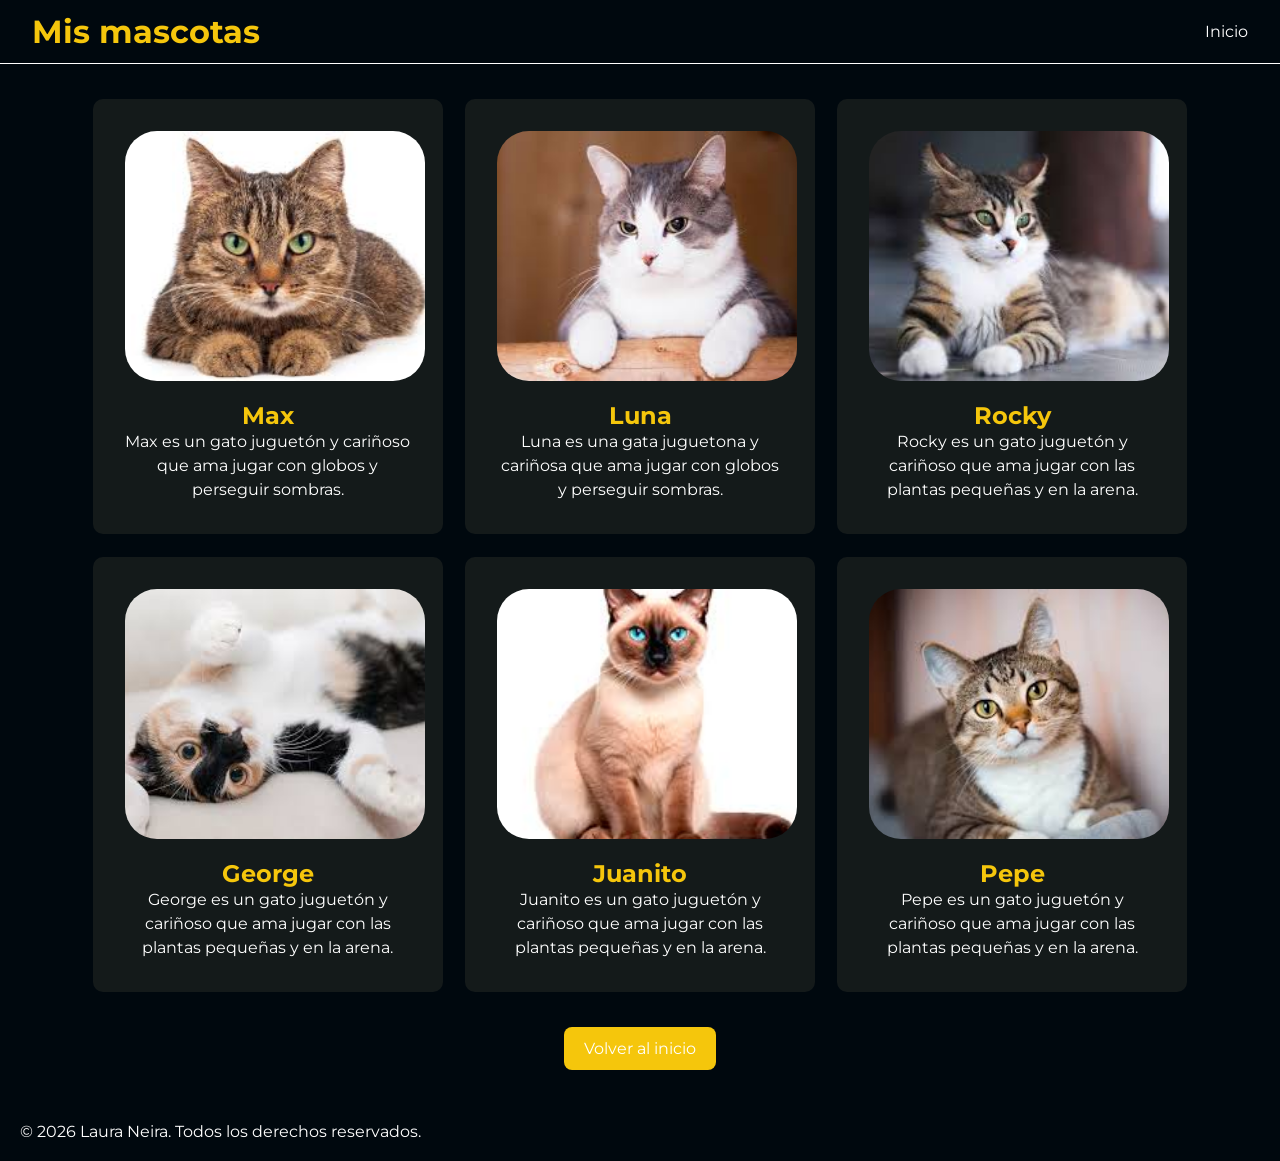
==== commit a9f0f04d: "modificación y actualización para HU3" ====
--- a/mascotas.html
+++ b/mascotas.html
@@ -4,10 +4,13 @@
     <meta charset="UTF-8">
     <meta name="viewport" content="width=device-width, initial-scale=1.0">
     <title>Mis Mascotas</title>
+    <link rel="preconnect" href="https://fonts.googleapis.com">
+    <link rel="preconnect" href="https://fonts.gstatic.com" crossorigin>
+    <link href="https://fonts.googleapis.com/css2?family=Montserrat:ital,wght@0,100..900;1,100..900&display=swap" rel="stylesheet">
     <link rel="stylesheet" href="style.css"> <!-- esto conecta con CSS-->
 </head>
 <body>
-    <header id="encabezado">
+    <header>
     <h1>Mis mascotas</h1>
     <nav>
         <a href="index.html">Inicio</a>
@@ -79,13 +82,11 @@
     </section>
 
     <section class="volver-inicio">
-        <button>
             <a href="index.html">Volver al inicio</a>
-        </button>
     </section>
 </main>
 
-<footer class="pie-de-pagina">
+<footer>
     <p>© 2026 Laura Neira. Todos los derechos reservados.</p>
 </footer>
 
--- a/style.css
+++ b/style.css
@@ -1,3 +1,13 @@
+@import "css/header.css";
+@import "css/colores.css";
+@import "css/footer.css";
+@import "css/btn-inicio.css";
+@import "css/mascotas.css";
+@import "css/contacto.css";
+@import "css/proyectos.css";
+@import "css/sobre-mi.css";
+
+
 *{
     margin: 0;
     padding: 0;
@@ -5,294 +15,38 @@
 }
 
 body{
-    font-family: Arial, sans-serif;
-    background-color: #7bb6ec;
+    font-family: "Montserrat", sans-serif;
+    background-color: var(--color-fondo);
     padding: 0px;
 }
 
+/*En esta parte del archivo se generan las variables de color utilizadas en las demás páginas para que el cambio de cada elemento de color dentro de las páginas se pueda realizar de manera rápida*/
+
+:root{
+    --color-fondo: #00080e;
+    --color-texto: white;
+    --color-titulos:  #f5c60c;
+    --color-fondo-encabezado: #00080e;
+    --color-logo:  #f5c60c;
+    --color-texto-encabezado: white;
+    --color-hover-nav: #f5c60c;
+    /*Esto es para el botón de volver a la página principal que está en la página de mascotas.*/
+    --backgorund-btn-incio: #f5c60c;
+    --color-hover-btn-incio: #f5c60c;
+    --backgorund-hover-btn-incio: white;
+    /*Esto es para el fondo de las tarjetas*/
+    --fondo-tarjeta: #b4aa7e1c;
+    /*Esto es para el borde de la imagen del 'hero'*/
+    --borde-hero: #f5c60c;
+
+    
 
 
-#encabezado{
-    /* Esto lo deja fijo */
-    position: fixed;   /* Lo saca del flujo normal y lo fija */
-    top: 0;            /* Lo pega al techo */
-    left: 0;           /* Lo pega a la izquierda */
-    width: 100%;       /* Asegura que ocupe todo el ancho */
-    z-index: 1000;     /* Lo pone "encima" de todo lo demás */
-    /**/
-    background: #00090f; /* color de fondo del encabezado */
-    color: #05b8ff;
-    padding:  0 32px; /* espacio dentro del encabezado */
-    height: 60px;
-    border-bottom:   1.5px solid white; /* línea de separación debajo del encabezado */
-    display: flex; /* para organizar el contenido en una fila */
-    justify-content: space-between; /* para separar el título y la navegación */
-    align-items: center; /* para alinear verticalmente el contenido */
+/*Este tipo de letra es tomado de google fonts*/
+.montserrat-<negrita> {
+    font-family: "Montserrat", sans-serif;
+    font-optical-sizing: auto;
+    font-weight: <600>;
+    font-style: normal;
 }
-
-#encabezado nav a{
-    color: #05b8ff; /* color de la letra */
-    text-decoration: none; /* para quitar subrayado */
-    margin-left: 20px; /* espacio entre enlaces de 20 pixeles */
-    font-weight: lighter; /* para hacer la letra más delgada */
 }
-
-#encabezado nav a:hover{
-    font-size:   0.95rem; /* para hacer la letra un poco más grande al pasar el mouse */
-    font-weight: 500; /* para hacer la letra un poco más gruesa al pasar el mouse */
-    color: #f9f9ff; /* color de la letra al pasar el mouse */
-    transition:  color 0.2s; /* para suavizar el cambio de color */
-}   
-
-.pie-de-pagina{
-    text-align: left; /* para alinear el texto a la izquierda */
-    padding: 20px;  
-    margin-top: 30px;
-    color: #00090f;
-}
-
-/* Estilos para la sección "Sobre mí" */
-
-.sobre-mi{
-    display: flex; /* para organizar el contenido en una fila */
-    align-items: center; /* para alinear verticalmente el contenido */
-    gap: 20px; /* espacio entre la imagen y el texto */
-    padding: 20px; /* espacio dentro de la sección */
-    margin-top: 60px;
-    height: 100vh;
-    place-content: center;
-}
-
-.foto-perfil__contenedor {
-    width: 50%; /* para que la imagen ocupe el 30% del ancho de la sección */
-    height: auto; /* para que la altura se ajuste automáticamente */
-    display: flex; /* para organizar el contenido en una fila */
-    justify-content: center; /* para centrar la imagen horizontalmente */
-    gap: 20px; /* espacio entre la imagen y el texto */
-}
-.foto-perfil img {
-    flex-shrink: 0;  /* no se encoge */
-    width: 300px; /* ancho fijo */
-    height: 300px; /* alto fijo para mantener la forma circular */
-    border-radius: 50%; /* para hacer la imagen circular */
-    display: flex; /* para organizar el contenido en una fila */
-    align-items: center; /* para alinear verticalmente el contenido */
-    justify-content: center;   /* para centrar la imagen horizontalmente */
-    border: 3px solid #05b8ff;;
-    object-fit: cover;
-}
-
-.sobre-mi__contenido{
-    color: white; /* color del texto */
-    font-size: 1rem; /* tamaño de la letra */
-    line-height: 1.5; /* espacio entre líneas */
-}
-
-.sobre-mi__contenido h2{
-    font-size: 1.5rem; /* tamaño del título */
-    margin-bottom: 10px; /* espacio debajo del título */
-    color: #00090f; /* color del título */
-    font-weight: bold; /* para hacer el título un poco más grueso */
-}
-
-/* Estilos para estudios */
-
-.estudios{
-    background-color: #65adf0; /* color de fondo de la sección */
-    border-radius: 10px; /* para redondear las esquinas de la sección */
-    padding: 30px; /* espacio dentro de la sección */
-    margin: 20px auto; /* para centrar la sección y agregar espacio alrededor */
-    width: 70%; /* para que la sección ocupe el 80% del ancho de la página */
-    max-height: fit-content; 
-    height: 100vh;
-    place-content: center;
-}
-
-.estudios h3{
-    font-size: 1.5rem; /* tamaño del título */
-    margin-bottom: 10px; /* espacio debajo del título */
-    color: #00090f; /* color del título */
-    font-weight: bold; /* para hacer el título un poco más grueso */
-    display: flex; /* para organizar el contenido en una fila */
-    justify-content: center; /* para centrar el título horizontalmente */
-    align-items: center; /* para alinear verticalmente el título */
-}
-
-.estudios ul{
-    list-style: none; /* para quitar los puntos de la lista */
-    padding-left: 20px; /* espacio a la izquierda de la lista */
-    color :white; /* color del texto de la lista */
-    text-align: center;
-}
-
-/* Estilos para la sección de proyectos */
-
-.proyectos{
-    padding: 30px;/* espacio dentro de la sección */
-    max-width: 100%; /* para limitar el ancho de la sección */
-    margin: 20px auto; /* para centrar la sección y agregar espacio alrededor */
-    height: 100vh;
-    place-content: center;
-}
-
-.proyectos h2{
-    font-size: 1.5rem; /* tamaño del título */
-    margin-bottom: 10px; /* espacio debajo del título */
-    color: #00090f; /* color del título */
-    font-weight: bold; /* para hacer el título un poco más grueso */
-    display: flex; /* para organizar el contenido en una fila */
-    justify-content: center; /* para centrar el título horizontalmente */
-    align-items: center; /* para alinear verticalmente el título */
-}
-
-.proyecto-contenedor{
-    display: grid; /* para organizar el contenido en una cuadrícula */
-    grid-template-columns: repeat(3, 1fr); /* Tres columnas de igual tamaño (1fr = 1 fracción del espacio) */
-    gap: 20px;     /*Espacio entre tarjetas: 20px horizontal y vertical */
-    margin-top: 40px; /* espacio superior */
-}
-
-.proyecto-contenedor article{
-    background-color: #65adf0; /* color de fondo de cada proyecto */
-    border-radius: 10px; /* para redondear las esquinas de cada proyecto */
-    padding: 20px; /* espacio dentro de cada proyecto */
-    text-align: center; /* para centrar el texto dentro de cada proyecto */
-}
-
-.proyecto-contenedor article h3{
-    font-size: 1.2rem; /* tamaño del título del proyecto */
-    margin-bottom: 10px; /* espacio debajo del título del proyecto */
-    color: #00090f; /* color del título del proyecto */
-    font-weight: bold; /* para hacer el título del proyecto un poco más grueso */
-}
-
-.proyecto-contenedor article p{
-    color: white; /* color del texto del proyecto */
-    font-size: 1rem; /* tamaño del texto del proyecto */
-    line-height: 1.5; /* espacio entre líneas del texto del proyecto */
-    margin-bottom: 10px; /* espacio debajo del texto del proyecto */
-}
-
-.proyecto-contenedor article a{
-    color: #011835; /* color del enlace del proyecto */
-    text-decoration: none; /* para quitar el subrayado del enlace del proyecto */
-    font-weight: 500; /* para hacer el enlace del proyecto un poco más grueso */
-}
-
-.proyecto-contenedor article a:hover{
-    color: whitesmoke; /* color del enlace del proyecto al pasar el mouse */
-    transition:  color 0.2s; /* para suavizar el cambio de color del enlace del proyecto */
-}
-
-/* Estilos para la sección de contacto */
-
-.contacto{
-    margin:0 auto; /* para centrar la sección y agregar espacio alrededor */
-    background-color: #65adf0; /* color de fondo de la sección */
-    border-radius: 10px; /* para redondear las esquinas de la sección */
-    padding: 20px; /* espacio dentro de la sección */
-    width: 80%; /* para que la sección ocupe el 80% del ancho de la página */
-    max-height: fit-content; 
-    height: 100vh;
-    place-content: center;
-}
-    
-
-.contacto h2{
-    font-size: 1.5rem; /* tamaño del título */
-    margin-bottom: 10px; /* espacio debajo del título */
-    color: #00090f; /* color del título */
-    font-weight: bold; /* para hacer el título un poco más grueso */
-    display: flex; /* para organizar el contenido en una fila */
-    justify-content: center; /* para centrar el título horizontalmente */
-    align-items: center; /* para alinear verticalmente el título */
-}
-
-.contacto-contenedor{
-    display: flex;
-    gap: 20px;     /*Espacio entre tarjetas: 20px horizontal y vertical */
-    margin-top: 20px; /* espacio superior */
-    align-items: center;
-    justify-content: center;    
-}
-
-.contacto-contenedor p label{
-    color: #00090f;
-}
-
-/* Estilos para la página de mascotas */
-
-.descripcion-gatos{
-    margin-top: 20px;
-    justify-content: center; /* para centrar el texto horizontalmente */
-    color: #00090f;
-}
-
-.descripcion-gatos p{
-    color: white; /* color del texto */
-    font-size: 1rem; /* tamaño de la letra */
-    line-height: 1.5; /* espacio entre líneas */
-}
-
-.tarjetas{
-    background-color: #65adf0;
-    border-radius: 10px;
-    padding: 10px;
-    margin-top: 60px;
-    margin: 10px; /* para centrar la tarjeta y agregar espacio alrededor */
-    width: 350px;
-    padding: 2rem;
-    border-radius: 10px;
-    text-align: center;
-    
-}
-
-.panel-mascotas{
-    display: flex;
-    margin-top: 80px;
-    flex-wrap: wrap; /* para permitir que las tarjetas se ajusten a la siguiente línea si no caben en una sola fila */
-    justify-content: center; /* para centrar las tarjetas horizontalmente */
-    gap: 10px; /* espacio entre las tarjetas */
-}
-
-.img-gatos img {
-    width: 300px; /* ancho fijo */
-    height: 250px;  /* alto fijo */ 
-    object-fit: cover; /* para asegurarse de que la imagen se ajuste al contenedor sin distorsionarse */
-    border-radius: 10px; /* para redondear las esquinas de la imagen */
-}
-
-/* Estilos para el boton de volver al inicio */
-
-.volver-inicio{
-    display: flex;
-    justify-content: center; /* para centrar el botón horizontalmente */
-    margin-top: 30px; /* espacio superior */
-    max-height: fit-content;
-}
-
-.volver-inicio button {
-    background-color: #004C82; /* color de fondo del botón */
-    color: white; /* color del texto del botón */
-    border: none; /* para quitar el borde del botón */
-    padding: 10px 20px; /* espacio dentro del botón */
-    border-radius: 7px; /* para redondear las esquinas del botón */
-    cursor: pointer; /* para cambiar el cursor al pasar sobre el botón */
-}
-.volver-inicio button a {
-    color: #00090f; /* color del texto del enlace dentro del botón */
-    text-decoration: none; /* para quitar el subrayado del enlace */
-}
-
-.volver-inicio button a:hover {
-    font-size:   0.95rem; /* para hacer la letra un poco más grande al pasar el mouse */
-    font-weight: 500; /* para hacer la letra un poco más gruesa al pasar el mouse */
-    color: whitesmoke; /* color de la letra al pasar el mouse */
-    transition:  color 0.2s; /* para suavizar el cambio de color */
-}
-
-/*colores para la pagina*/
-/* #000F1A negro encabezado,
-otros #004C82 azul opcaco
-fondo #82004C rosa mate
-titulos #4C8200 verde*/
